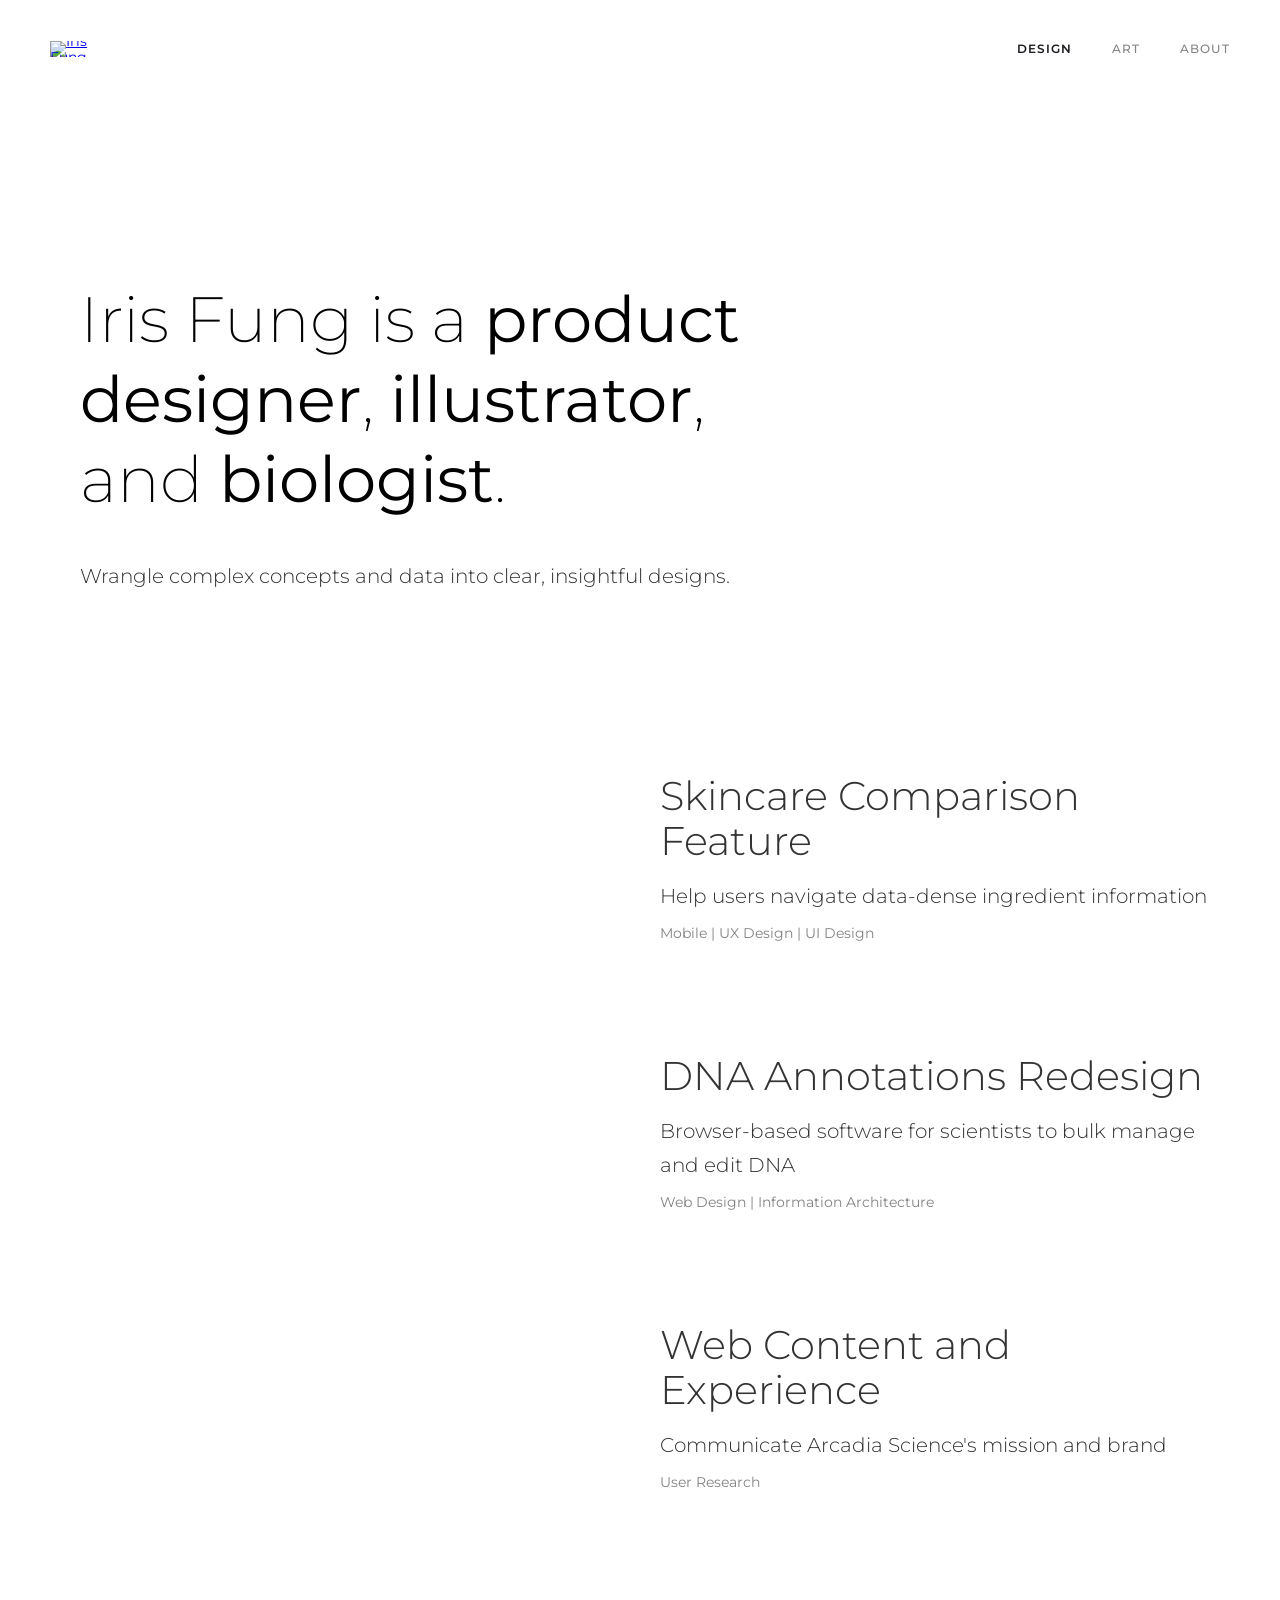
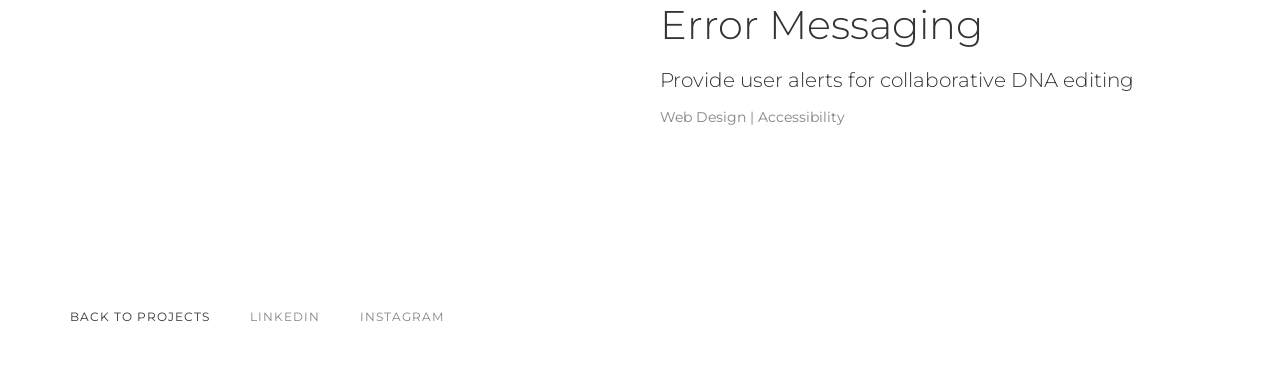
==== index.html @ a0a216eb "Add homepage and first case study (Skincare Comparison Feature) - index.html: homepage with fixed na" ====
<!DOCTYPE html>
<html lang="en">
<head>
  <meta charset="UTF-8">
  <meta name="viewport" content="width=device-width, initial-scale=1">
  <title>Iris Fung | Product Designer</title>
  <meta name="description" content="I am a curious and empathetic designer with a unique blend of scientific and storytelling background.">
  <meta property="og:title" content="Meet Iris Fung, Product Designer">
  <meta property="og:description" content="I am a curious and empathetic designer with a unique blend of scientific and storytelling background.">
  <meta property="og:image" content="https://cdn.prod.website-files.com/627ffb1a25b65e31d1f7992f/62be29d695c6f8f57f5f9c25_Homepage.png">
  <meta property="og:type" content="website">
  <meta name="twitter:card" content="summary_large_image">
  <meta name="twitter:title" content="Meet Iris Fung, Product Designer">
  <meta name="twitter:description" content="I am a curious and empathetic designer with a unique blend of scientific and storytelling background.">
  <meta name="twitter:image" content="https://cdn.prod.website-files.com/627ffb1a25b65e31d1f7992f/62be29d695c6f8f57f5f9c25_Homepage.png">
  <link rel="shortcut icon" href="https://cdn.prod.website-files.com/627ffb1a25b65e31d1f7992f/62a3d27bf525567cd4f887b6_Flavicon.png" type="image/x-icon">
  <link rel="apple-touch-icon" href="https://cdn.prod.website-files.com/627ffb1a25b65e31d1f7992f/629bb634c8442b1de7d14830_Webclip.jpg">
  <link rel="preconnect" href="https://fonts.googleapis.com">
  <link rel="preconnect" href="https://fonts.gstatic.com" crossorigin>
  <link href="https://fonts.googleapis.com/css2?family=Montserrat:wght@100;200;300;400;500;600;700;800;900&display=swap" rel="stylesheet">
  <link rel="stylesheet" href="styles.css">
</head>
<body>

  <!-- Navigation -->
  <nav class="nav">
    <div class="nav-inner">
      <a href="/" class="logo-link" aria-label="home">
        <img src="https://cdn.prod.website-files.com/627ffb1a25b65e31d1f7992f/628002057ec57943fa3e2681_irisfung%20avatar.jpg" width="45" alt="Iris Fung" class="logo-image">
      </a>
      <button class="menu-toggle" aria-label="Toggle menu" aria-expanded="false">
        <img src="https://cdn.prod.website-files.com/627ffb1a25b65e31d1f7992f/627ffb1a25b65e2dfaf79940_menu-icon.png" width="22" alt="" class="menu-icon">
      </button>
      <div class="nav-links">
        <a href="/" class="nav-item current">design</a>
        <a href="/work/art" class="nav-item">Art</a>
        <a href="/about" class="nav-item">About</a>
      </div>
    </div>
  </nav>

  <!-- Hero -->
  <div class="front-page-section">
    <div class="container">
      <div class="intro-wrap">
        <div class="grid-11">
          <div class="hero-text">
            <h1 class="heading-jumbo">Iris Fung is a <a href="#work-section" class="title-link">product designer</a>, <a href="/work/art" class="title-link">illustrator</a>, and <a href="https://scholar.google.com/citations?hl=en&amp;user=4lw7eE0AAAAJ" target="_blank" class="title-link">biologist</a>.</h1>
            <p class="name-text">Wrangle complex concepts and data into clear, insightful designs.</p>
          </div>
          <img src="https://cdn.prod.website-files.com/627ffb1a25b65e31d1f7992f/66ea1420a54140bedd713362_Evolution_animation.gif" loading="lazy" alt="" class="image-44">
        </div>
      </div>
    </div>
  </div>

  <!-- Work -->
  <section id="work-section" class="section">
    <div class="container">
      <div class="intro-wrap">
        <div class="grid-4">

          <!-- Project 1: Skincare Comparison -->
          <a href="/work/incidecoder" class="project-img-link">
            <img src="https://cdn.prod.website-files.com/627ffb1a25b65e31d1f7992f/67aa6187809cd22fef87a8c3_e9ca1a2b51c550738dfd24bda8a22537_cover%20photo.png" loading="lazy" alt="" class="image-54">
          </a>
          <div class="work-description">
            <a href="/work/incidecoder" class="project-name-link">Skincare Comparison Feature</a>
            <p class="paragraph-bigger">Help users navigate data-dense ingredient information</p>
            <p class="paragraph-light">Mobile | UX&nbsp;Design | UI&nbsp;Design</p>
          </div>

          <!-- Project 2: DNA Annotations -->
          <img src="https://cdn.prod.website-files.com/627ffb1a25b65e31d1f7992f/67aa8cada28913b7422d7d18_f853d6e43e320360b1c2cf9bc8de4dbb_Cover%20Image%20still.png" loading="lazy" alt="" class="image-55">
          <div class="work-description">
            <a href="/work/dna-annotations-redesign" class="project-name-link">DNA Annotations Redesign</a>
            <p class="paragraph-bigger">Browser-based software for scientists to bulk manage and edit DNA</p>
            <p class="paragraph-light">Web Design | Information Architecture</p>
          </div>

          <!-- Project 3: Website Experience -->
          <a href="/work/website-experience" class="project-img-link">
            <img src="https://cdn.prod.website-files.com/627ffb1a25b65e31d1f7992f/66da14241d53f4c4eb705ce9_Arcadia%20site%20mockup.png" loading="lazy" alt="" class="image-5">
          </a>
          <div class="work-description">
            <a href="/work/website-experience" class="project-name-link">Web Content and Experience</a>
            <p class="paragraph-bigger">Communicate Arcadia Science's mission and brand</p>
            <p class="paragraph-light">User Research</p>
          </div>

          <!-- Project 4: Error Messaging -->
          <a href="/work/dna-parts-messaging" class="project-img-link">
            <img src="https://cdn.prod.website-files.com/627ffb1a25b65e31d1f7992f/6704511100d95c5907971578_cover%20image%202.png" loading="lazy" alt="" class="image-5">
          </a>
          <div class="work-description">
            <a href="/work/dna-parts-messaging" class="project-name-link">Error Messaging</a>
            <p class="paragraph-bigger">Provide user alerts for collaborative DNA editing</p>
            <p class="paragraph-light">Web Design | Accessibility</p>
          </div>

        </div>
      </div>
    </div>
  </section>

  <!-- Footer -->
  <footer class="footer-wrap">
    <div class="footer-links">
      <a href="/" class="footer-item current">Back to Projects</a>
      <a href="https://www.linkedin.com/in/irisfung/" target="_blank" class="footer-item">LinkedIn</a>
      <a href="https://www.instagram.com/pewris/" target="_blank" class="footer-item">Instagram</a>
    </div>
  </footer>

  <script src="scripts.js" defer></script>
</body>
</html>
---- styles.css ----
/* ─── Reset & Base ────────────────────────────────────────── */
*, *::before, *::after { box-sizing: border-box; }

html { height: 100%; -webkit-text-size-adjust: 100%; }

body {
  margin: 0;
  min-height: 100%;
  color: #333;
  background: #fff;
  font-family: 'Montserrat', sans-serif;
  font-size: 14px;
  line-height: 20px;
}

img {
  display: inline-block;
  max-width: 100%;
  vertical-align: middle;
  border: 0;
}

a { background-color: transparent; }
a:hover, a:active { outline: 0; }

h1, h2, h3, p { margin: 0; }

/* ─── Navigation ──────────────────────────────────────────── */
.nav {
  position: fixed;
  top: 0;
  left: 0;
  width: 100%;
  background: #fff;
  padding: 30px 50px;
  display: flex;
  align-items: center;
  z-index: 100;
  transform: translateY(0);
  transition: transform 0.35s ease;
}

/* Scroll-hide state — toggled by scripts.js */
.nav.nav-hidden {
  transform: translateY(-100%);
}

.nav-inner {
  display: flex;
  align-items: center;
  justify-content: space-between;
  width: 100%;
}

.logo-link {
  display: block;
  line-height: 0;
  z-index: 1;
}
.logo-link:hover { opacity: 0.8; }
.logo-link:active { opacity: 0.7; }

.logo-image { display: block; }

.nav-links {
  display: flex;
  align-items: center;
  margin-right: -20px;
}

.nav-item {
  color: #333;
  opacity: 0.6;
  letter-spacing: 1px;
  text-transform: uppercase;
  font-size: 12px;
  font-weight: 500;
  line-height: 20px;
  padding: 9px 20px;
  text-decoration: none;
}
.nav-item:hover { opacity: 0.9; }
.nav-item:active { opacity: 0.8; }
.nav-item.current {
  opacity: 1;
  color: #1a1b1f;
  font-weight: 600;
}

.menu-toggle {
  display: none;
  background: none;
  border: none;
  padding: 0;
  cursor: pointer;
}

/* ─── Container ───────────────────────────────────────────── */
.container {
  width: 100%;
  max-width: 1140px;
  margin-left: auto;
  margin-right: auto;
}

/* ─── Hero ────────────────────────────────────────────────── */
.front-page-section {
  margin: 279px 0 40px;
  text-align: left;
}

.intro-wrap {
  margin-top: 100px;
  margin-bottom: 140px;
}

.grid-11 {
  display: grid;
  grid-template-columns: 1.5fr 1fr;
  grid-template-rows: auto;
  align-items: center;
  padding-left: 10px;
  padding-right: 10px;
}

.heading-jumbo {
  color: #000;
  text-align: left;
  font-size: 64px;
  font-weight: 200;
  line-height: 80px;
  margin-top: auto;
  margin-bottom: 10px;
  text-transform: none;
}

.title-link {
  color: inherit;
  font-weight: 400;
  text-decoration: none;
  display: inline;
}
.title-link:hover {
  text-decoration: underline;
  text-decoration-color: #fe0005;
}

.name-text {
  text-align: left;
  font-size: 20px;
  font-weight: 300;
  line-height: 34px;
  padding-top: 30px;
}

.image-44 {
  display: block;
  height: auto;
  margin: auto;
}

/* ─── Work Section ────────────────────────────────────────── */
.section {
  margin: 82px 0 40px;
  text-align: left;
  background: transparent;
}

.grid-4 {
  display: grid;
  grid-template-columns: 1fr 1fr;
  column-gap: 39px;
  row-gap: 70px;
  align-items: start;
}

.project-img-link {
  display: block;
  max-width: 100%;
}
.project-img-link:hover { opacity: 0.8; }
.project-img-link:active { opacity: 0.7; }

.image-54,
.image-55,
.image-5 {
  display: block;
  max-width: 100%;
  margin-left: auto;
  margin-right: auto;
}

.work-description {
  display: flex;
  flex-direction: column;
  justify-content: center;
  align-items: flex-start;
  width: 100%;
  padding-top: 40px;
  align-self: start;
}

.project-name-link {
  display: block;
  color: #333;
  text-align: left;
  font-size: 40px;
  font-weight: 300;
  line-height: 45px;
  margin-bottom: 16px;
  text-decoration: none;
}
.project-name-link:hover { opacity: 0.8; }
.project-name-link:active { opacity: 0.7; }

.paragraph-bigger {
  font-size: 20px;
  font-weight: 300;
  line-height: 34px;
  margin-bottom: 10px;
}

.paragraph-light {
  opacity: 0.6;
  text-align: left;
  margin: 0;
}

/* ─── Footer ──────────────────────────────────────────────── */
.footer-wrap {
  display: flex;
  justify-content: space-between;
  align-items: center;
  padding: 40px 50px;
}

.footer-links {
  display: flex;
  align-items: center;
  margin-right: -20px;
}

.footer-item {
  color: #333;
  opacity: 0.6;
  letter-spacing: 1px;
  text-transform: uppercase;
  font-size: 12px;
  line-height: 20px;
  text-decoration: none;
  margin-left: 20px;
  margin-right: 20px;
}
.footer-item:hover { opacity: 0.9; }
.footer-item:active { opacity: 0.8; }
.footer-item.current { opacity: 1; }

/* ─── Tablet (≤991px) ─────────────────────────────────────── */
@media screen and (max-width: 991px) {
  .nav { padding: 25px 30px; }

  .menu-toggle { display: block; }

  .nav-links {
    display: none;
    position: absolute;
    top: 100%;
    left: 0;
    width: 100%;
    flex-direction: column;
    background: #fff;
    margin-right: 0;
  }
  .nav-links.open { display: flex; }

  .nav-item {
    text-align: center;
    padding: 15px 30px;
    width: 100%;
    transition: background-color 0.4s, opacity 0.4s;
  }
  .nav-item:hover { background-color: #f7f8f9; }
  .nav-item:active { background-color: #eef0f3; }

  .heading-jumbo {
    font-size: 56px;
    line-height: 70px;
  }
}

/* ─── Mobile (≤767px) ─────────────────────────────────────── */
@media screen and (max-width: 767px) {
  .nav { padding: 20px 30px; }

  .heading-jumbo {
    font-size: 50px;
    line-height: 64px;
  }

  .paragraph-bigger {
    font-size: 16px;
    line-height: 28px;
  }

  .section {
    margin-left: 15px;
    margin-right: 15px;
  }

  .front-page-section {
    margin-left: 15px;
    margin-right: 15px;
  }

  .project-name-link {
    font-size: 16px;
    line-height: 28px;
  }

  .footer-wrap {
    flex-direction: column;
    text-align: center;
  }
  .footer-links {
    flex-direction: column;
  }
  .footer-item {
    margin-top: 10px;
    margin-bottom: 10px;
    margin-left: 0;
  }
}

/* ─── Small mobile (≤479px) ──────────────────────────────── */
@media screen and (max-width: 479px) {
  .heading-jumbo {
    font-size: 36px;
    line-height: 48px;
    margin-left: auto;
    margin-right: auto;
  }

  .grid-11 {
    grid-template-columns: 1fr;
  }

  .image-44 {
    display: none;
  }

  .grid-4 {
    grid-template-columns: 1fr;
    row-gap: 10px;
  }

  .work-description {
    padding-top: 0;
  }

  .project-name-link {
    font-size: 26px;
    line-height: 36px;
  }
}
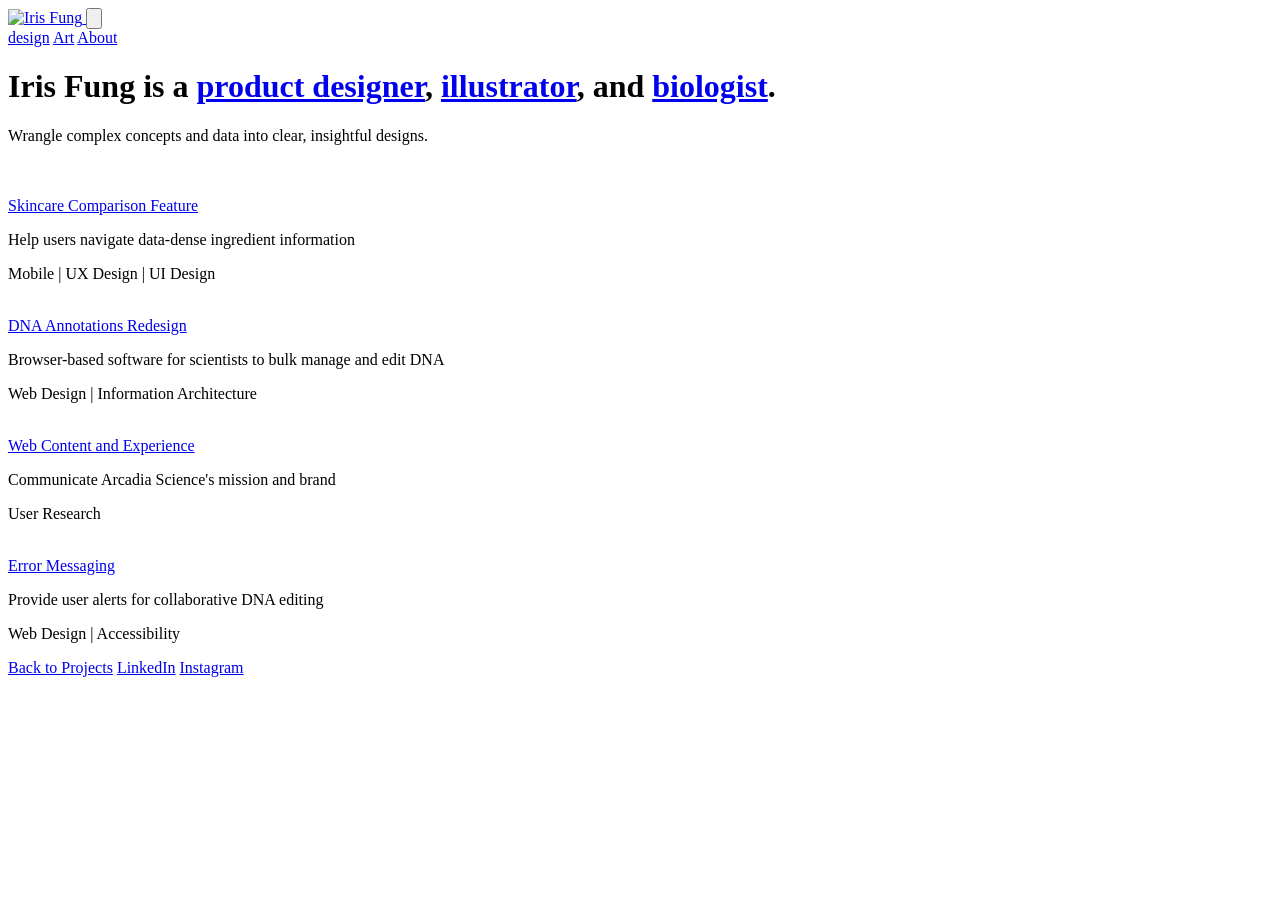
==== commit abf98a41: "Add base href for GitHub Pages subdirectory hosting Sets <base href="/portfolio/"> and converts all " ====
--- a/index.html
+++ b/index.html
@@ -18,6 +18,7 @@
   <link rel="preconnect" href="https://fonts.googleapis.com">
   <link rel="preconnect" href="https://fonts.gstatic.com" crossorigin>
   <link href="https://fonts.googleapis.com/css2?family=Montserrat:wght@100;200;300;400;500;600;700;800;900&display=swap" rel="stylesheet">
+  <base href="/portfolio/">
   <link rel="stylesheet" href="styles.css">
 </head>
 <body>
@@ -25,16 +26,16 @@
   <!-- Navigation -->
   <nav class="nav">
     <div class="nav-inner">
-      <a href="/" class="logo-link" aria-label="home">
+      <a href="./" class="logo-link" aria-label="home">
         <img src="https://cdn.prod.website-files.com/627ffb1a25b65e31d1f7992f/628002057ec57943fa3e2681_irisfung%20avatar.jpg" width="45" alt="Iris Fung" class="logo-image">
       </a>
       <button class="menu-toggle" aria-label="Toggle menu" aria-expanded="false">
         <img src="https://cdn.prod.website-files.com/627ffb1a25b65e31d1f7992f/627ffb1a25b65e2dfaf79940_menu-icon.png" width="22" alt="" class="menu-icon">
       </button>
       <div class="nav-links">
-        <a href="/" class="nav-item current">design</a>
-        <a href="/work/art" class="nav-item">Art</a>
-        <a href="/about" class="nav-item">About</a>
+        <a href="./" class="nav-item current">design</a>
+        <a href="work/art/" class="nav-item">Art</a>
+        <a href="about/" class="nav-item">About</a>
       </div>
     </div>
   </nav>
@@ -45,7 +46,7 @@
       <div class="intro-wrap">
         <div class="grid-11">
           <div class="hero-text">
-            <h1 class="heading-jumbo">Iris Fung is a <a href="#work-section" class="title-link">product designer</a>, <a href="/work/art" class="title-link">illustrator</a>, and <a href="https://scholar.google.com/citations?hl=en&amp;user=4lw7eE0AAAAJ" target="_blank" class="title-link">biologist</a>.</h1>
+            <h1 class="heading-jumbo">Iris Fung is a <a href="#work-section" class="title-link">product designer</a>, <a href="work/art/" class="title-link">illustrator</a>, and <a href="https://scholar.google.com/citations?hl=en&amp;user=4lw7eE0AAAAJ" target="_blank" class="title-link">biologist</a>.</h1>
             <p class="name-text">Wrangle complex concepts and data into clear, insightful designs.</p>
           </div>
           <img src="https://cdn.prod.website-files.com/627ffb1a25b65e31d1f7992f/66ea1420a54140bedd713362_Evolution_animation.gif" loading="lazy" alt="" class="image-44">
@@ -61,11 +62,11 @@
         <div class="grid-4">
 
           <!-- Project 1: Skincare Comparison -->
-          <a href="/work/incidecoder" class="project-img-link">
+          <a href="work/incidecoder/" class="project-img-link">
             <img src="https://cdn.prod.website-files.com/627ffb1a25b65e31d1f7992f/67aa6187809cd22fef87a8c3_e9ca1a2b51c550738dfd24bda8a22537_cover%20photo.png" loading="lazy" alt="" class="image-54">
           </a>
           <div class="work-description">
-            <a href="/work/incidecoder" class="project-name-link">Skincare Comparison Feature</a>
+            <a href="work/incidecoder/" class="project-name-link">Skincare Comparison Feature</a>
             <p class="paragraph-bigger">Help users navigate data-dense ingredient information</p>
             <p class="paragraph-light">Mobile | UX&nbsp;Design | UI&nbsp;Design</p>
           </div>
@@ -73,27 +74,27 @@
           <!-- Project 2: DNA Annotations -->
           <img src="https://cdn.prod.website-files.com/627ffb1a25b65e31d1f7992f/67aa8cada28913b7422d7d18_f853d6e43e320360b1c2cf9bc8de4dbb_Cover%20Image%20still.png" loading="lazy" alt="" class="image-55">
           <div class="work-description">
-            <a href="/work/dna-annotations-redesign" class="project-name-link">DNA Annotations Redesign</a>
+            <a href="work/dna-annotations-redesign/" class="project-name-link">DNA Annotations Redesign</a>
             <p class="paragraph-bigger">Browser-based software for scientists to bulk manage and edit DNA</p>
             <p class="paragraph-light">Web Design | Information Architecture</p>
           </div>
 
           <!-- Project 3: Website Experience -->
-          <a href="/work/website-experience" class="project-img-link">
+          <a href="work/website-experience/" class="project-img-link">
             <img src="https://cdn.prod.website-files.com/627ffb1a25b65e31d1f7992f/66da14241d53f4c4eb705ce9_Arcadia%20site%20mockup.png" loading="lazy" alt="" class="image-5">
           </a>
           <div class="work-description">
-            <a href="/work/website-experience" class="project-name-link">Web Content and Experience</a>
+            <a href="work/website-experience/" class="project-name-link">Web Content and Experience</a>
             <p class="paragraph-bigger">Communicate Arcadia Science's mission and brand</p>
             <p class="paragraph-light">User Research</p>
           </div>
 
           <!-- Project 4: Error Messaging -->
-          <a href="/work/dna-parts-messaging" class="project-img-link">
+          <a href="work/dna-parts-messaging/" class="project-img-link">
             <img src="https://cdn.prod.website-files.com/627ffb1a25b65e31d1f7992f/6704511100d95c5907971578_cover%20image%202.png" loading="lazy" alt="" class="image-5">
           </a>
           <div class="work-description">
-            <a href="/work/dna-parts-messaging" class="project-name-link">Error Messaging</a>
+            <a href="work/dna-parts-messaging/" class="project-name-link">Error Messaging</a>
             <p class="paragraph-bigger">Provide user alerts for collaborative DNA editing</p>
             <p class="paragraph-light">Web Design | Accessibility</p>
           </div>
@@ -106,7 +107,7 @@
   <!-- Footer -->
   <footer class="footer-wrap">
     <div class="footer-links">
-      <a href="/" class="footer-item current">Back to Projects</a>
+      <a href="./" class="footer-item current">Back to Projects</a>
       <a href="https://www.linkedin.com/in/irisfung/" target="_blank" class="footer-item">LinkedIn</a>
       <a href="https://www.instagram.com/pewris/" target="_blank" class="footer-item">Instagram</a>
     </div>
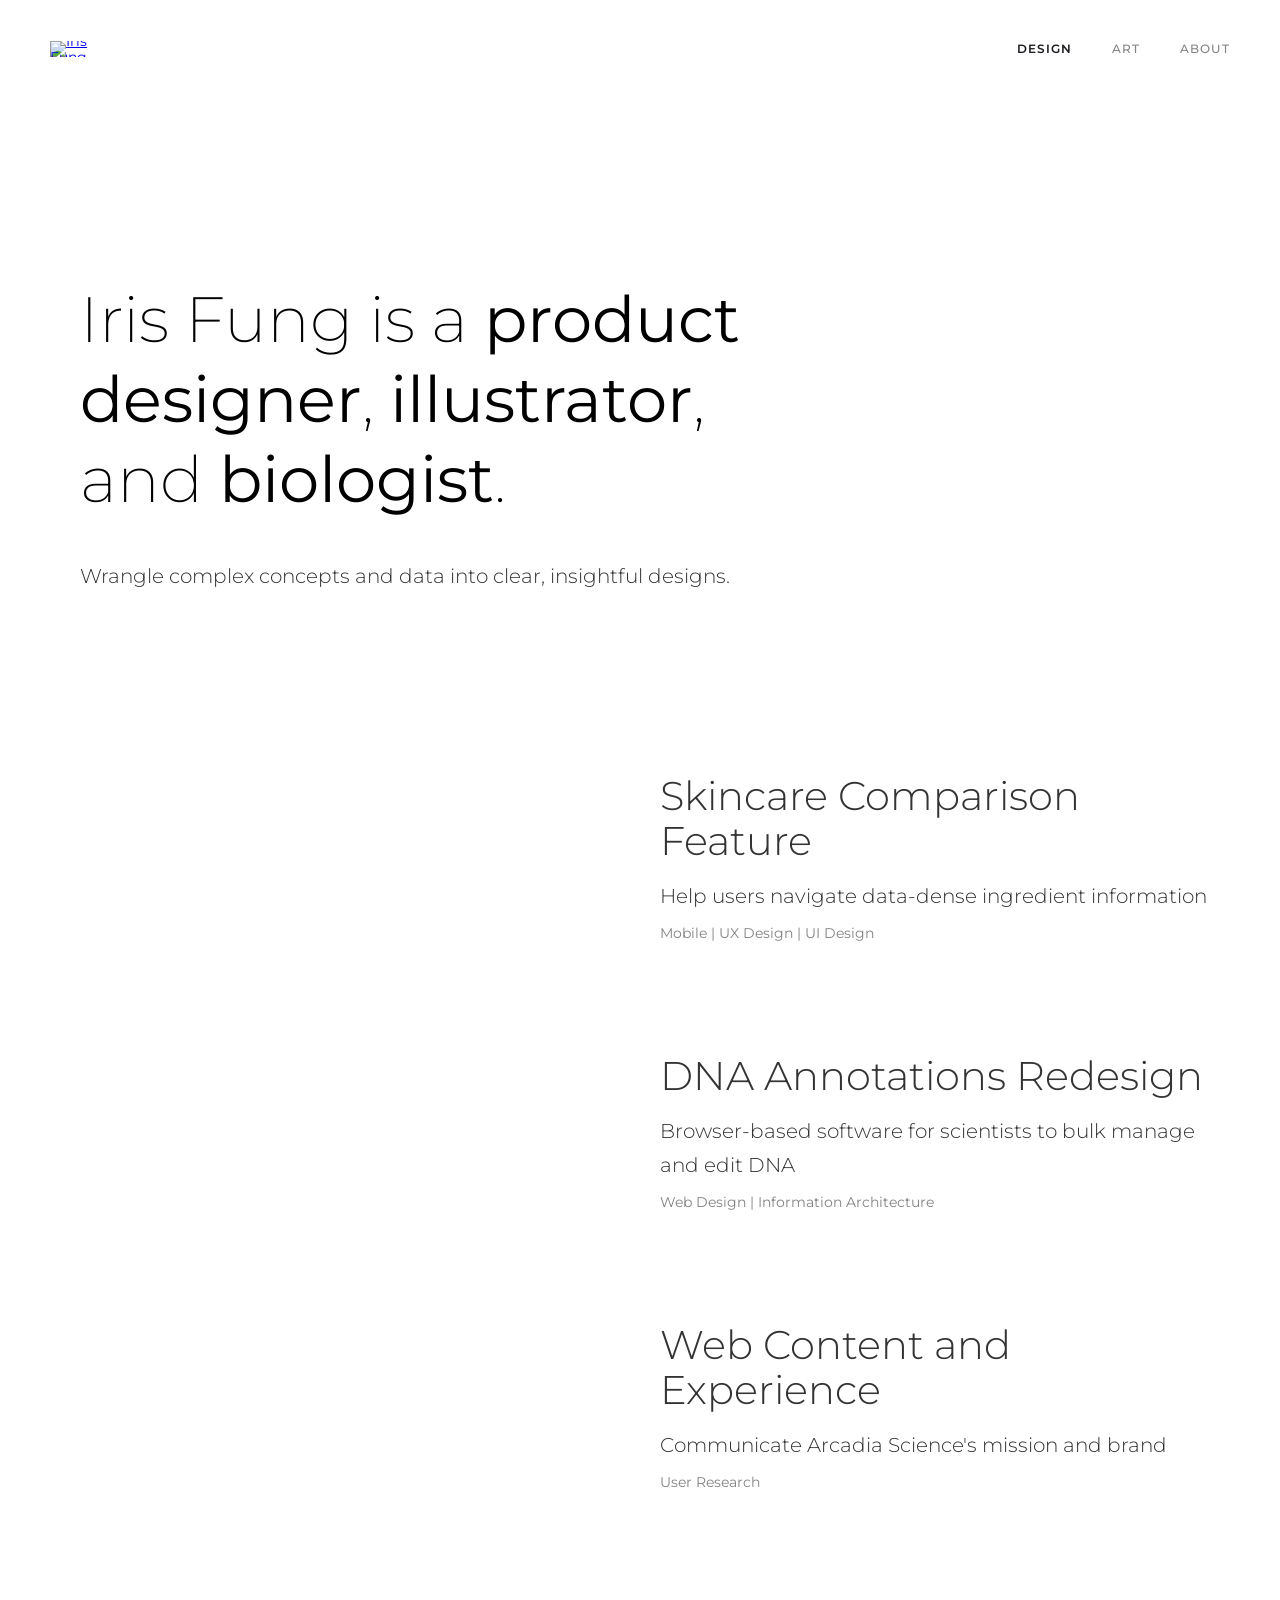
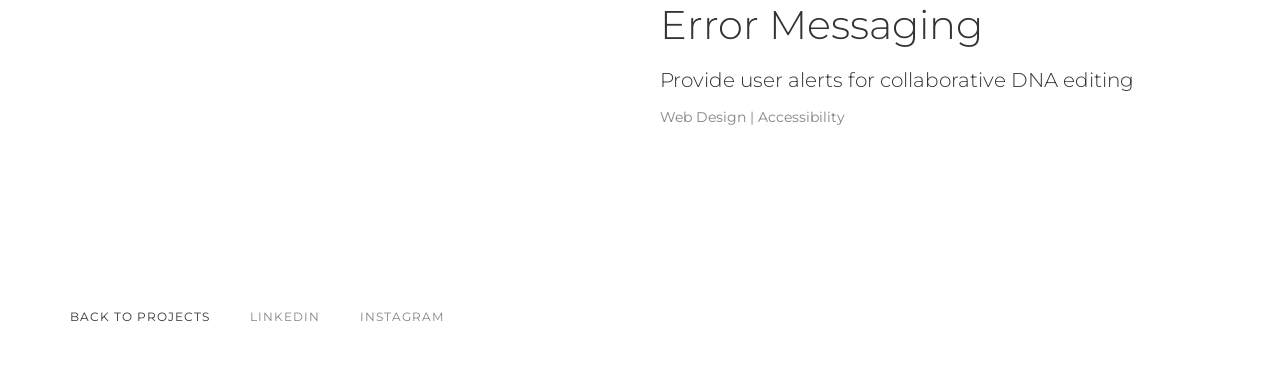
==== commit 90228949: "Switch to irisfung.github.io — remove base tag, restore clean links No more /portfolio/ subdirectory" ====
--- a/index.html
+++ b/index.html
@@ -18,7 +18,7 @@
   <link rel="preconnect" href="https://fonts.googleapis.com">
   <link rel="preconnect" href="https://fonts.gstatic.com" crossorigin>
   <link href="https://fonts.googleapis.com/css2?family=Montserrat:wght@100;200;300;400;500;600;700;800;900&display=swap" rel="stylesheet">
-  <base href="/portfolio/">
+
   <link rel="stylesheet" href="styles.css">
 </head>
 <body>
@@ -26,16 +26,16 @@
   <!-- Navigation -->
   <nav class="nav">
     <div class="nav-inner">
-      <a href="./" class="logo-link" aria-label="home">
+      <a href="/" class="logo-link" aria-label="home">
         <img src="https://cdn.prod.website-files.com/627ffb1a25b65e31d1f7992f/628002057ec57943fa3e2681_irisfung%20avatar.jpg" width="45" alt="Iris Fung" class="logo-image">
       </a>
       <button class="menu-toggle" aria-label="Toggle menu" aria-expanded="false">
         <img src="https://cdn.prod.website-files.com/627ffb1a25b65e31d1f7992f/627ffb1a25b65e2dfaf79940_menu-icon.png" width="22" alt="" class="menu-icon">
       </button>
       <div class="nav-links">
-        <a href="./" class="nav-item current">design</a>
-        <a href="work/art/" class="nav-item">Art</a>
-        <a href="about/" class="nav-item">About</a>
+        <a href="/" class="nav-item current">design</a>
+        <a href="/work/art/" class="nav-item">Art</a>
+        <a href="/about/" class="nav-item">About</a>
       </div>
     </div>
   </nav>
@@ -46,7 +46,7 @@
       <div class="intro-wrap">
         <div class="grid-11">
           <div class="hero-text">
-            <h1 class="heading-jumbo">Iris Fung is a <a href="#work-section" class="title-link">product designer</a>, <a href="work/art/" class="title-link">illustrator</a>, and <a href="https://scholar.google.com/citations?hl=en&amp;user=4lw7eE0AAAAJ" target="_blank" class="title-link">biologist</a>.</h1>
+            <h1 class="heading-jumbo">Iris Fung is a <a href="#work-section" class="title-link">product designer</a>, <a href="/work/art/" class="title-link">illustrator</a>, and <a href="https://scholar.google.com/citations?hl=en&amp;user=4lw7eE0AAAAJ" target="_blank" class="title-link">biologist</a>.</h1>
             <p class="name-text">Wrangle complex concepts and data into clear, insightful designs.</p>
           </div>
           <img src="https://cdn.prod.website-files.com/627ffb1a25b65e31d1f7992f/66ea1420a54140bedd713362_Evolution_animation.gif" loading="lazy" alt="" class="image-44">
@@ -62,11 +62,11 @@
         <div class="grid-4">
 
           <!-- Project 1: Skincare Comparison -->
-          <a href="work/incidecoder/" class="project-img-link">
+          <a href="/work/incidecoder/" class="project-img-link">
             <img src="https://cdn.prod.website-files.com/627ffb1a25b65e31d1f7992f/67aa6187809cd22fef87a8c3_e9ca1a2b51c550738dfd24bda8a22537_cover%20photo.png" loading="lazy" alt="" class="image-54">
           </a>
           <div class="work-description">
-            <a href="work/incidecoder/" class="project-name-link">Skincare Comparison Feature</a>
+            <a href="/work/incidecoder/" class="project-name-link">Skincare Comparison Feature</a>
             <p class="paragraph-bigger">Help users navigate data-dense ingredient information</p>
             <p class="paragraph-light">Mobile | UX&nbsp;Design | UI&nbsp;Design</p>
           </div>
@@ -74,27 +74,27 @@
           <!-- Project 2: DNA Annotations -->
           <img src="https://cdn.prod.website-files.com/627ffb1a25b65e31d1f7992f/67aa8cada28913b7422d7d18_f853d6e43e320360b1c2cf9bc8de4dbb_Cover%20Image%20still.png" loading="lazy" alt="" class="image-55">
           <div class="work-description">
-            <a href="work/dna-annotations-redesign/" class="project-name-link">DNA Annotations Redesign</a>
+            <a href="/work/dna-annotations-redesign/" class="project-name-link">DNA Annotations Redesign</a>
             <p class="paragraph-bigger">Browser-based software for scientists to bulk manage and edit DNA</p>
             <p class="paragraph-light">Web Design | Information Architecture</p>
           </div>
 
           <!-- Project 3: Website Experience -->
-          <a href="work/website-experience/" class="project-img-link">
+          <a href="/work/website-experience/" class="project-img-link">
             <img src="https://cdn.prod.website-files.com/627ffb1a25b65e31d1f7992f/66da14241d53f4c4eb705ce9_Arcadia%20site%20mockup.png" loading="lazy" alt="" class="image-5">
           </a>
           <div class="work-description">
-            <a href="work/website-experience/" class="project-name-link">Web Content and Experience</a>
+            <a href="/work/website-experience/" class="project-name-link">Web Content and Experience</a>
             <p class="paragraph-bigger">Communicate Arcadia Science's mission and brand</p>
             <p class="paragraph-light">User Research</p>
           </div>
 
           <!-- Project 4: Error Messaging -->
-          <a href="work/dna-parts-messaging/" class="project-img-link">
+          <a href="/work/dna-parts-messaging/" class="project-img-link">
             <img src="https://cdn.prod.website-files.com/627ffb1a25b65e31d1f7992f/6704511100d95c5907971578_cover%20image%202.png" loading="lazy" alt="" class="image-5">
           </a>
           <div class="work-description">
-            <a href="work/dna-parts-messaging/" class="project-name-link">Error Messaging</a>
+            <a href="/work/dna-parts-messaging/" class="project-name-link">Error Messaging</a>
             <p class="paragraph-bigger">Provide user alerts for collaborative DNA editing</p>
             <p class="paragraph-light">Web Design | Accessibility</p>
           </div>
@@ -107,7 +107,7 @@
   <!-- Footer -->
   <footer class="footer-wrap">
     <div class="footer-links">
-      <a href="./" class="footer-item current">Back to Projects</a>
+      <a href="/" class="footer-item current">Back to Projects</a>
       <a href="https://www.linkedin.com/in/irisfung/" target="_blank" class="footer-item">LinkedIn</a>
       <a href="https://www.instagram.com/pewris/" target="_blank" class="footer-item">Instagram</a>
     </div>
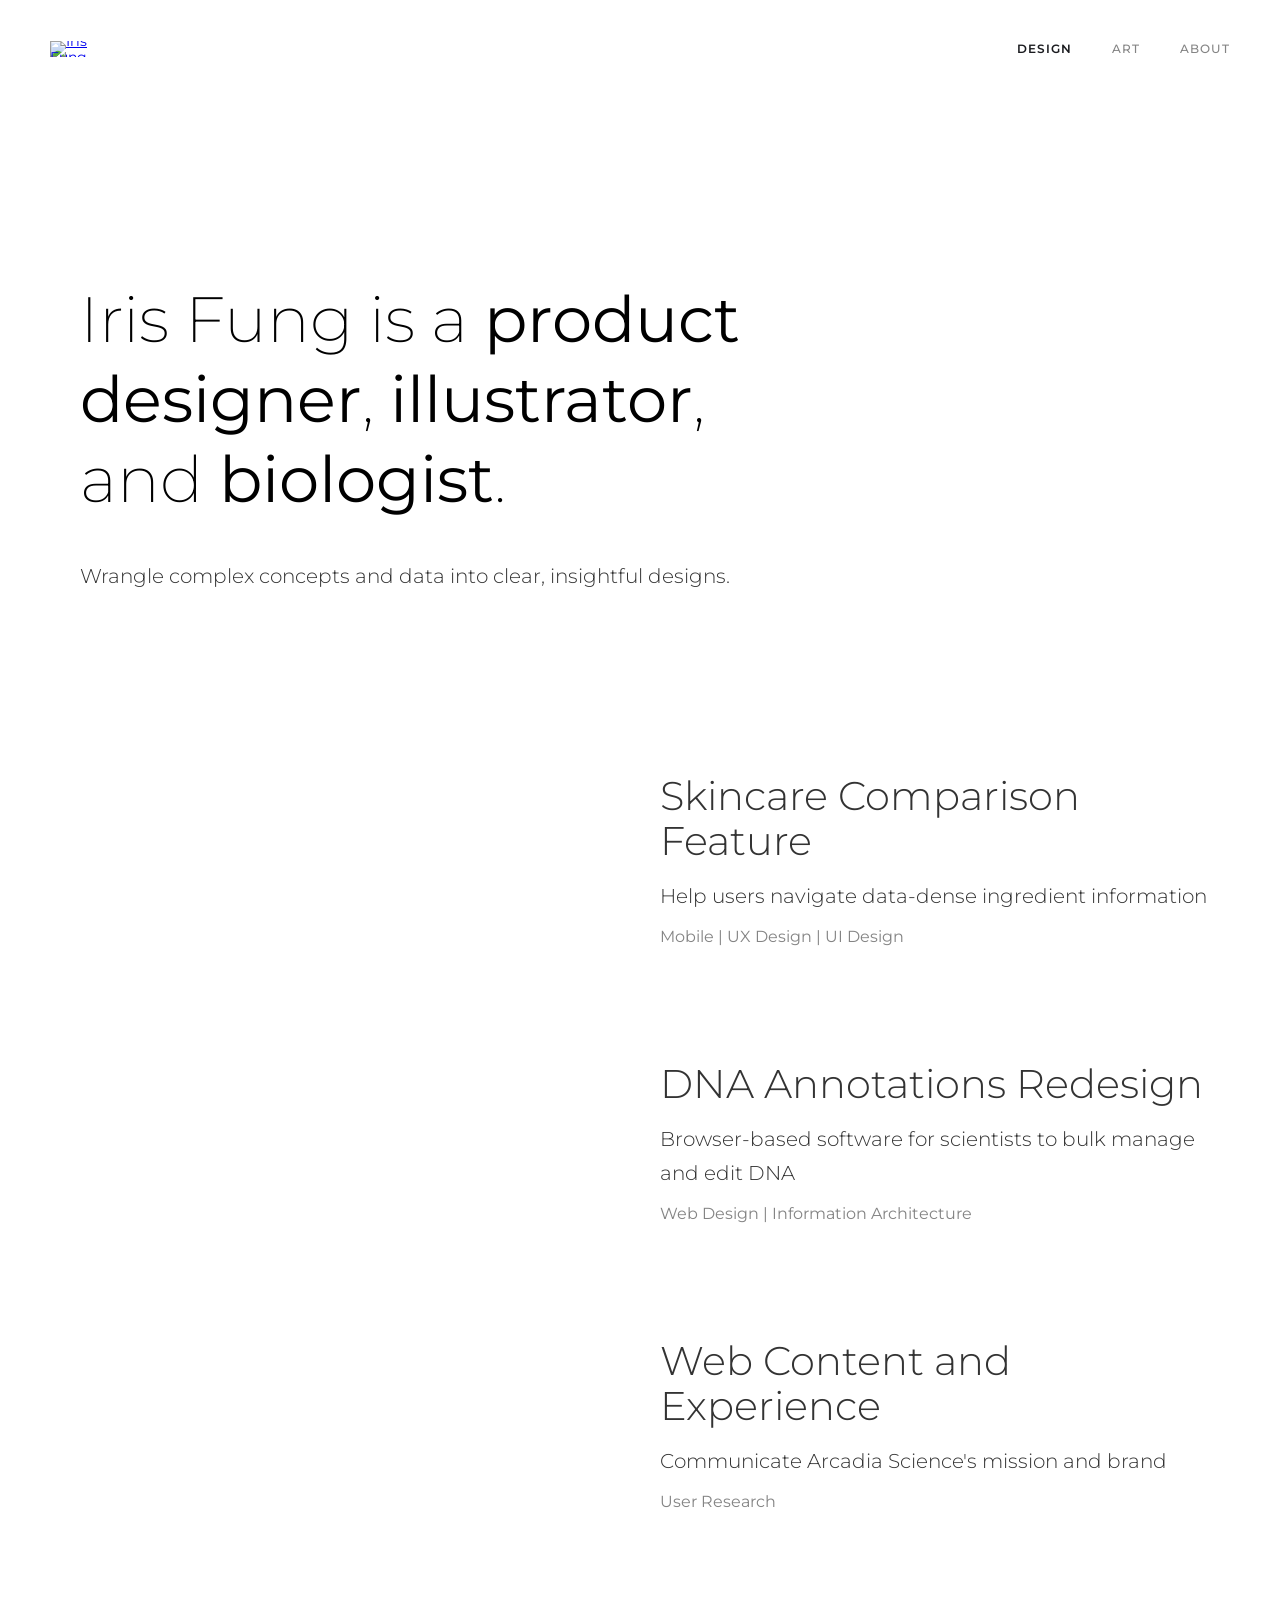
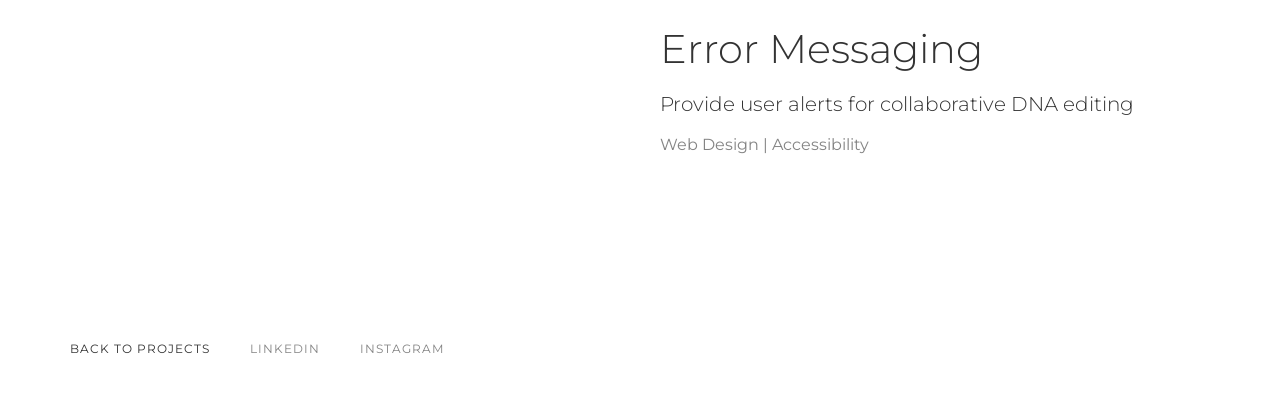
==== commit 65174838: "Add DNA Annotations Redesign case study with image lightbox - New page: work/dna-annotations-redesig" ====
--- a/index.html
+++ b/index.html
@@ -72,7 +72,9 @@
           </div>
 
           <!-- Project 2: DNA Annotations -->
-          <img src="https://cdn.prod.website-files.com/627ffb1a25b65e31d1f7992f/67aa8cada28913b7422d7d18_f853d6e43e320360b1c2cf9bc8de4dbb_Cover%20Image%20still.png" loading="lazy" alt="" class="image-55">
+          <a href="/work/dna-annotations-redesign/" class="project-img-link">
+            <img src="https://cdn.prod.website-files.com/627ffb1a25b65e31d1f7992f/67aa8cada28913b7422d7d18_f853d6e43e320360b1c2cf9bc8de4dbb_Cover%20Image%20still.png" loading="lazy" alt="" class="image-55">
+          </a>
           <div class="work-description">
             <a href="/work/dna-annotations-redesign/" class="project-name-link">DNA Annotations Redesign</a>
             <p class="paragraph-bigger">Browser-based software for scientists to bulk manage and edit DNA</p>
--- a/styles.css
+++ b/styles.css
@@ -224,6 +224,8 @@
   opacity: 0.6;
   text-align: left;
   margin: 0;
+  font-size: 16px;
+  line-height: 1.75;
 }
 
 /* ─── Footer ──────────────────────────────────────────────── */
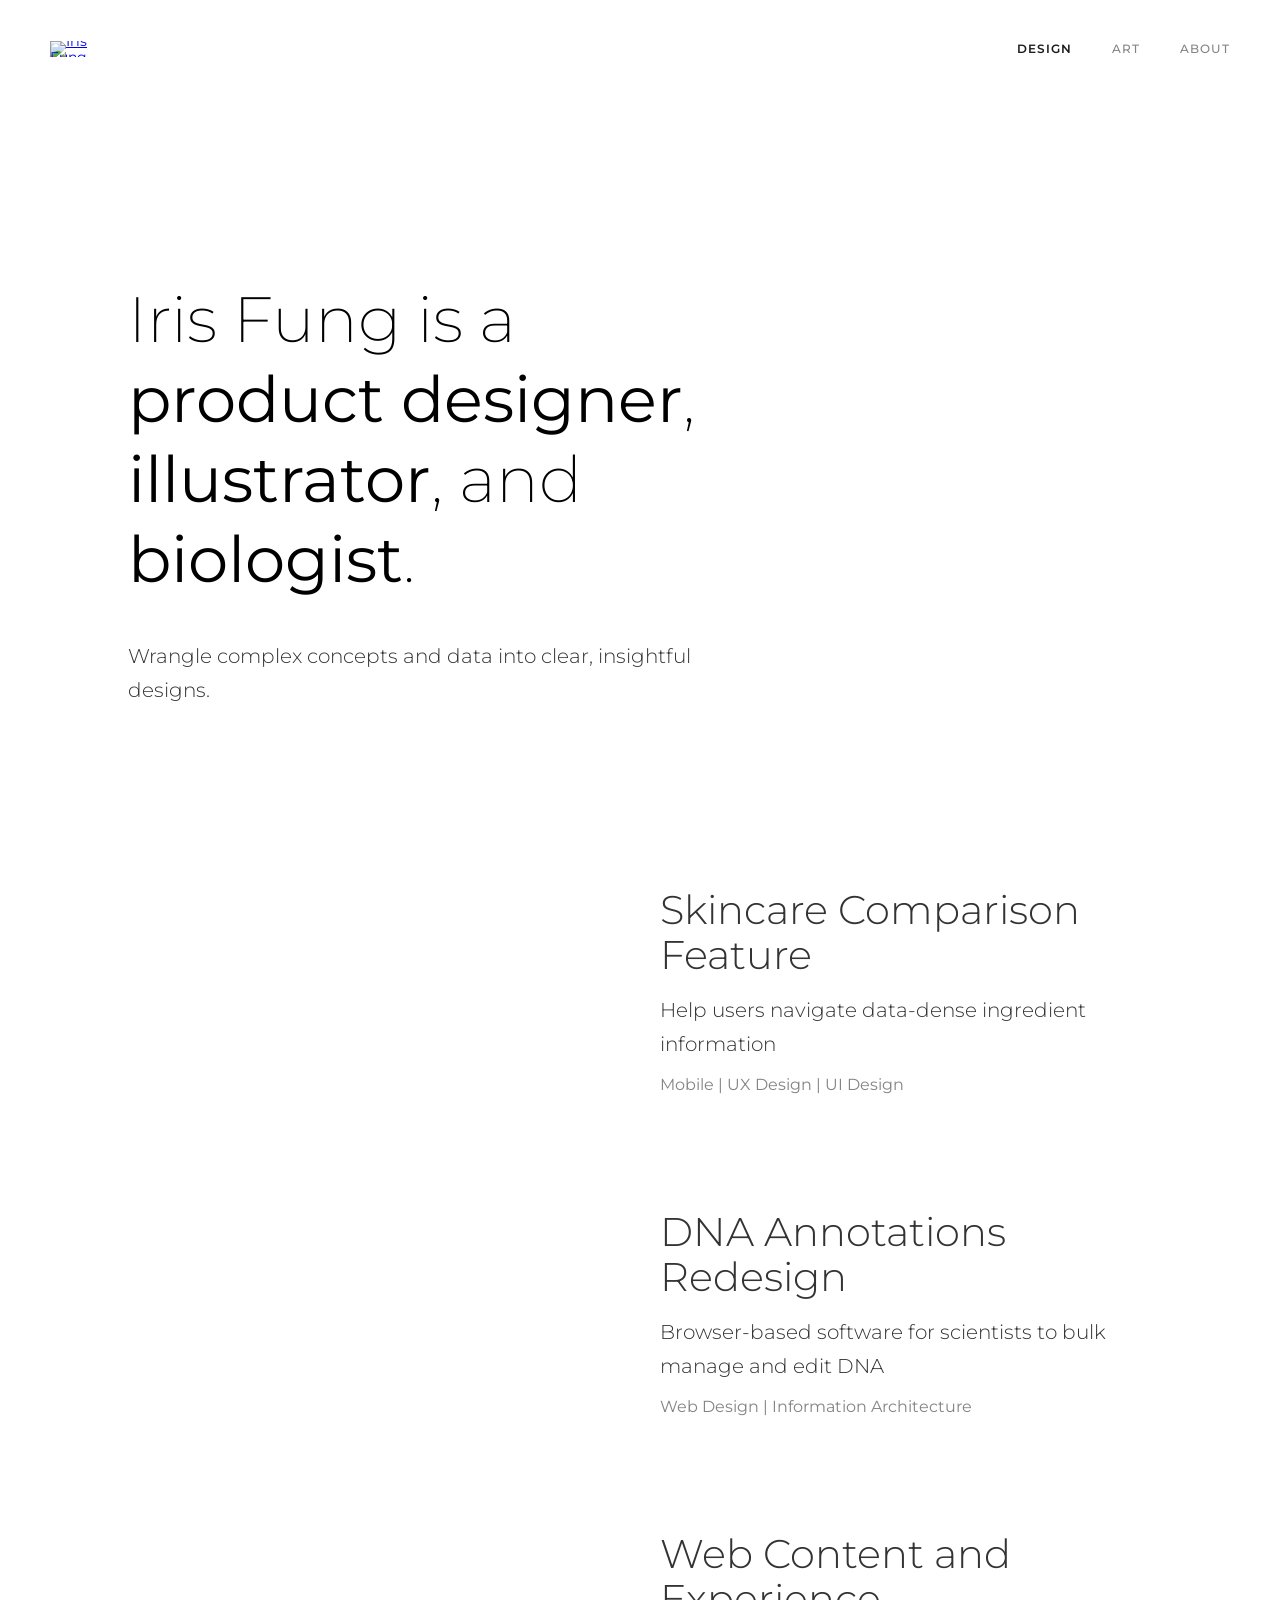
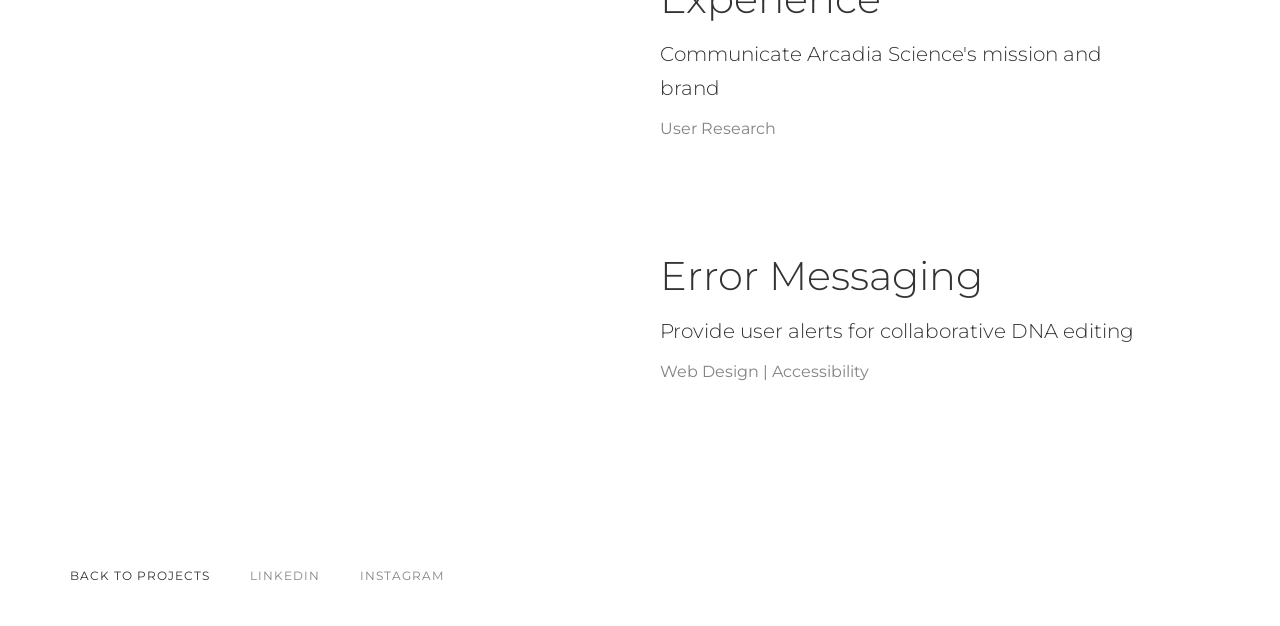
==== commit 230b921f: "Update homepage images, avatar, and favicon to Cloudinary across all pages Co-Authored-By: Claude So" ====
--- a/index.html
+++ b/index.html
@@ -13,7 +13,7 @@
   <meta name="twitter:title" content="Meet Iris Fung, Product Designer">
   <meta name="twitter:description" content="I am a curious and empathetic designer with a unique blend of scientific and storytelling background.">
   <meta name="twitter:image" content="https://cdn.prod.website-files.com/627ffb1a25b65e31d1f7992f/62be29d695c6f8f57f5f9c25_Homepage.png">
-  <link rel="shortcut icon" href="https://cdn.prod.website-files.com/627ffb1a25b65e31d1f7992f/62a3d27bf525567cd4f887b6_Flavicon.png" type="image/x-icon">
+  <link rel="shortcut icon" href="https://res.cloudinary.com/dlfdkyeum/image/upload/v1780421666/Favicon_s8hmbk.png" type="image/x-icon">
   <link rel="apple-touch-icon" href="https://cdn.prod.website-files.com/627ffb1a25b65e31d1f7992f/629bb634c8442b1de7d14830_Webclip.jpg">
   <link rel="preconnect" href="https://fonts.googleapis.com">
   <link rel="preconnect" href="https://fonts.gstatic.com" crossorigin>
@@ -27,7 +27,7 @@
   <nav class="nav">
     <div class="nav-inner">
       <a href="/" class="logo-link" aria-label="home">
-        <img src="https://cdn.prod.website-files.com/627ffb1a25b65e31d1f7992f/628002057ec57943fa3e2681_irisfung%20avatar.jpg" width="45" alt="Iris Fung" class="logo-image">
+        <img src="https://res.cloudinary.com/dlfdkyeum/image/upload/v1780420574/irisfung_avatar_pkt4ge.jpg" width="45" alt="Iris Fung" class="logo-image">
       </a>
       <button class="menu-toggle" aria-label="Toggle menu" aria-expanded="false">
         <img src="https://cdn.prod.website-files.com/627ffb1a25b65e31d1f7992f/627ffb1a25b65e2dfaf79940_menu-icon.png" width="22" alt="" class="menu-icon">
@@ -49,7 +49,7 @@
             <h1 class="heading-jumbo">Iris Fung is a <a href="#work-section" class="title-link">product designer</a>, <a href="/work/art/" class="title-link">illustrator</a>, and <a href="https://scholar.google.com/citations?hl=en&amp;user=4lw7eE0AAAAJ" target="_blank" class="title-link">biologist</a>.</h1>
             <p class="name-text">Wrangle complex concepts and data into clear, insightful designs.</p>
           </div>
-          <img src="https://cdn.prod.website-files.com/627ffb1a25b65e31d1f7992f/66ea1420a54140bedd713362_Evolution_animation.gif" loading="lazy" alt="" class="image-44">
+          <img src="https://res.cloudinary.com/dlfdkyeum/image/upload/v1780420624/Evolution_animation_d0hpqu.gif" loading="lazy" alt="" class="image-44">
         </div>
       </div>
     </div>
@@ -63,7 +63,7 @@
 
           <!-- Project 1: Skincare Comparison -->
           <a href="/work/incidecoder/" class="project-img-link">
-            <img src="https://cdn.prod.website-files.com/627ffb1a25b65e31d1f7992f/67aa6187809cd22fef87a8c3_e9ca1a2b51c550738dfd24bda8a22537_cover%20photo.png" loading="lazy" alt="" class="image-54">
+            <img src="https://res.cloudinary.com/dlfdkyeum/image/upload/v1780420658/INCIDEcode_cover_photo_jsuz6e.png" loading="lazy" alt="" class="image-54">
           </a>
           <div class="work-description">
             <a href="/work/incidecoder/" class="project-name-link">Skincare Comparison Feature</a>
@@ -73,7 +73,7 @@
 
           <!-- Project 2: DNA Annotations -->
           <a href="/work/dna-annotations-redesign/" class="project-img-link">
-            <img src="https://cdn.prod.website-files.com/627ffb1a25b65e31d1f7992f/67aa8cada28913b7422d7d18_f853d6e43e320360b1c2cf9bc8de4dbb_Cover%20Image%20still.png" loading="lazy" alt="" class="image-55">
+            <img src="https://res.cloudinary.com/dlfdkyeum/image/upload/v1780420644/Cover_Image_still_qy1def.png" loading="lazy" alt="" class="image-55">
           </a>
           <div class="work-description">
             <a href="/work/dna-annotations-redesign/" class="project-name-link">DNA Annotations Redesign</a>
@@ -93,7 +93,7 @@
 
           <!-- Project 4: Error Messaging -->
           <a href="/work/dna-parts-messaging/" class="project-img-link">
-            <img src="https://cdn.prod.website-files.com/627ffb1a25b65e31d1f7992f/6704511100d95c5907971578_cover%20image%202.png" loading="lazy" alt="" class="image-5">
+            <img src="https://res.cloudinary.com/dlfdkyeum/image/upload/v1780420681/error_messaging_cover_image_2_vuhnpx.png" loading="lazy" alt="" class="image-5">
           </a>
           <div class="work-description">
             <a href="/work/dna-parts-messaging/" class="project-name-link">Error Messaging</a>
--- a/styles.css
+++ b/styles.css
@@ -101,6 +101,8 @@
   max-width: 1140px;
   margin-left: auto;
   margin-right: auto;
+  padding-left: 48px;
+  padding-right: 48px;
 }
 
 /* ─── Hero ────────────────────────────────────────────────── */
@@ -259,6 +261,7 @@
 
 /* ─── Tablet (≤991px) ─────────────────────────────────────── */
 @media screen and (max-width: 991px) {
+  .container { padding-left: 24px; padding-right: 24px; }
   .nav { padding: 25px 30px; }
 
   .menu-toggle { display: block; }
@@ -292,6 +295,7 @@
 
 /* ─── Mobile (≤767px) ─────────────────────────────────────── */
 @media screen and (max-width: 767px) {
+  .container { padding-left: 15px; padding-right: 15px; }
   .nav { padding: 20px 30px; }
 
   .heading-jumbo {
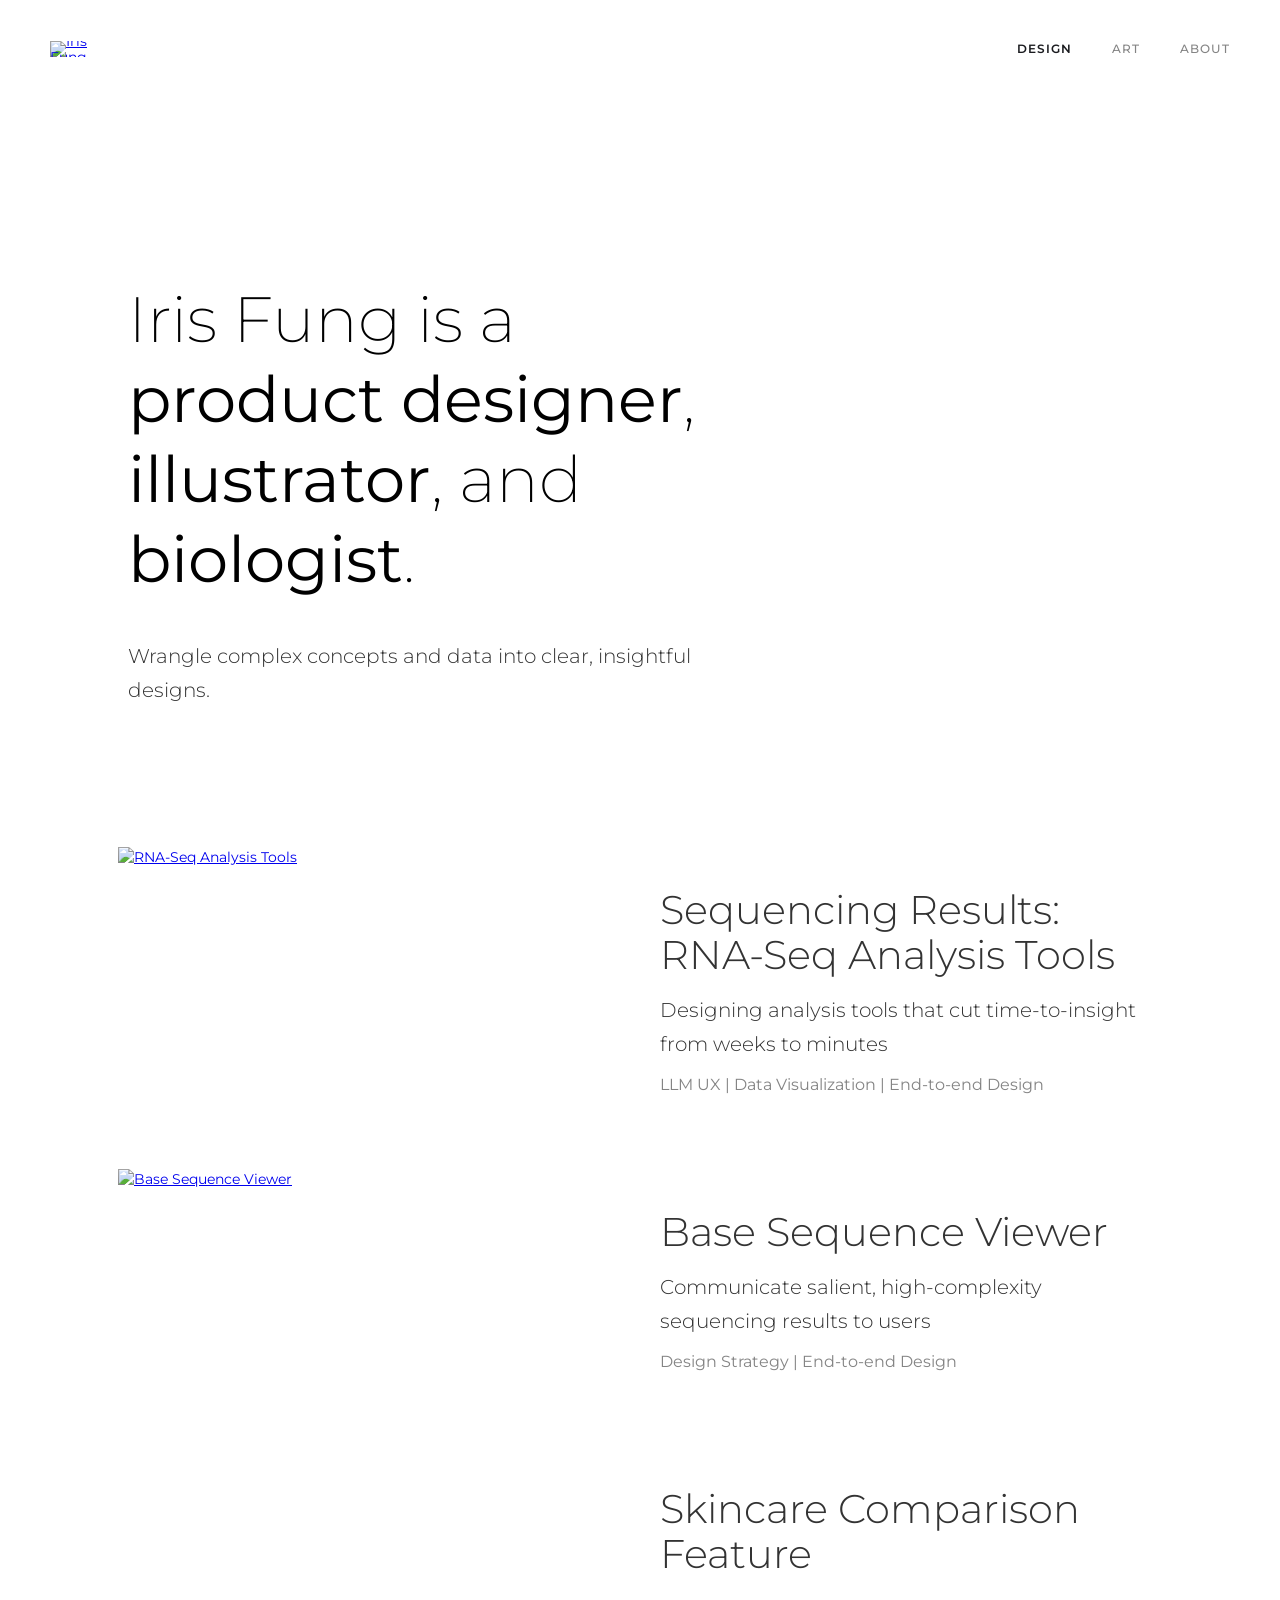
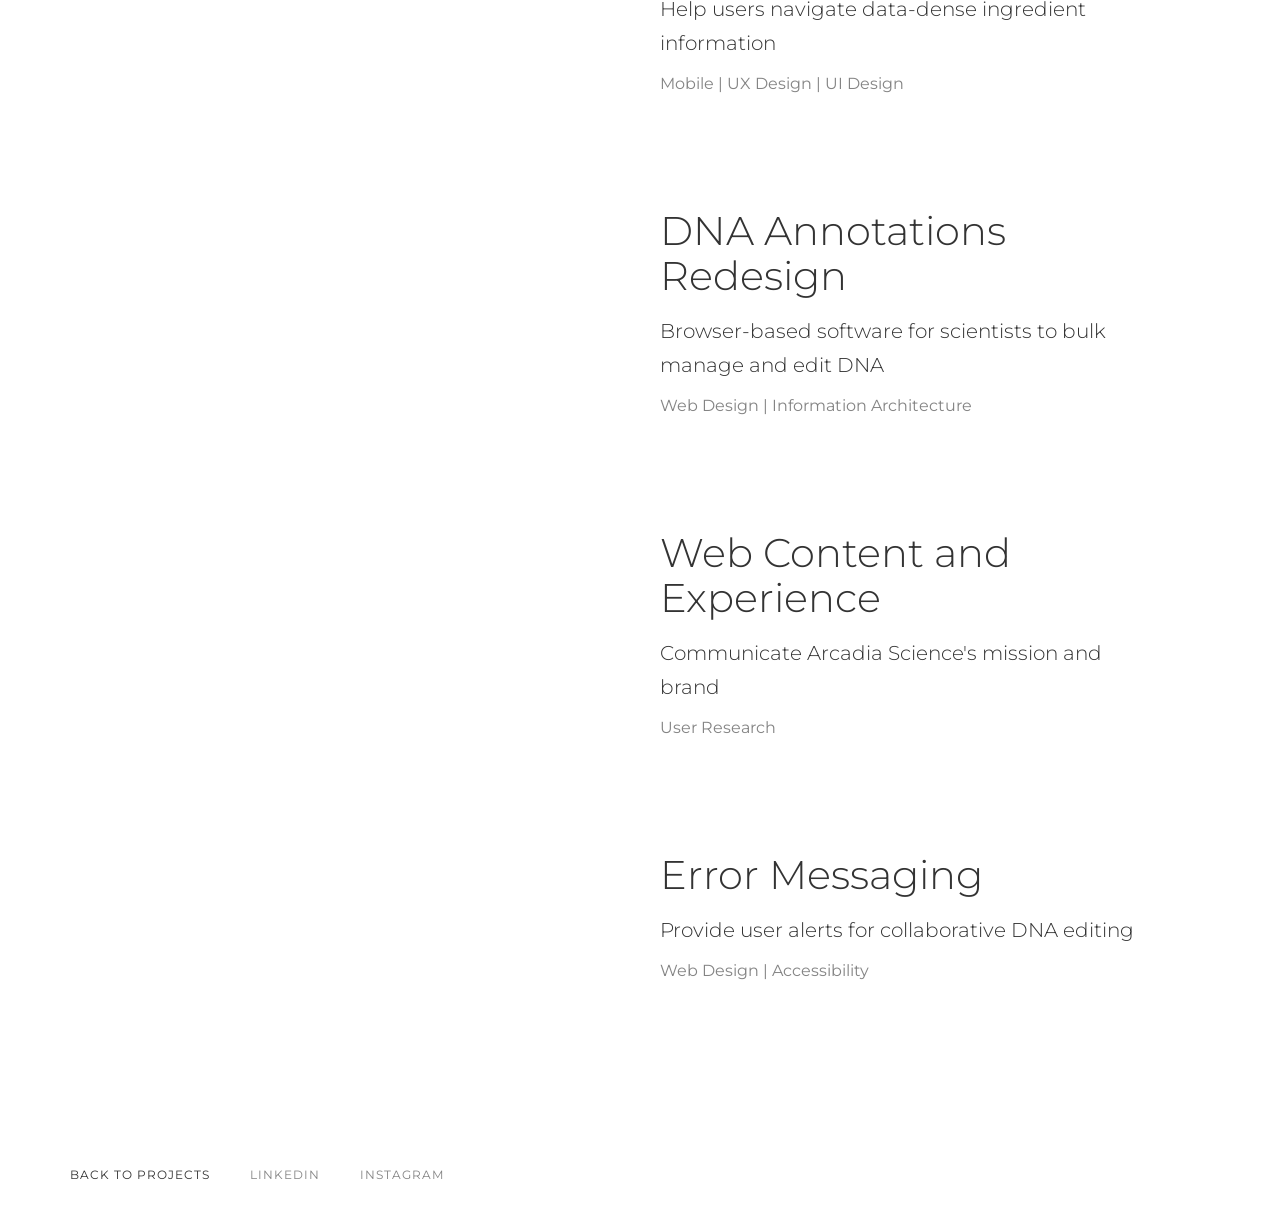
==== commit 31b51579: "Add RNA-Seq and Base Sequence Viewer case studies to home page" ====
--- a/index.html
+++ b/index.html
@@ -61,7 +61,27 @@
       <div class="intro-wrap">
         <div class="grid-4">
 
-          <!-- Project 1: Skincare Comparison -->
+          <!-- Project 1: RNA-Seq Analysis Tools -->
+          <a href="/work/rnaseq/" class="project-img-link">
+            <img src="https://res.cloudinary.com/dlfdkyeum/image/upload/v1787273875/RNAseq_Cover_Image_drqvxm.png" loading="lazy" alt="RNA-Seq Analysis Tools" class="image-54">
+          </a>
+          <div class="work-description">
+            <a href="/work/rnaseq/" class="project-name-link">Sequencing Results:<br>RNA-Seq Analysis Tools</a>
+            <p class="paragraph-bigger">Designing analysis tools that cut time-to-insight from weeks to minutes</p>
+            <p class="paragraph-light">LLM UX | Data Visualization | End-to-end Design</p>
+          </div>
+
+          <!-- Project 2: Base Sequence Viewer -->
+          <a href="/work/base-sequence-viewer/" class="project-img-link">
+            <img src="https://res.cloudinary.com/dlfdkyeum/image/upload/v1787273867/Cover_Image_2_acd13r.png" loading="lazy" alt="Base Sequence Viewer" class="image-55">
+          </a>
+          <div class="work-description">
+            <a href="/work/base-sequence-viewer/" class="project-name-link">Base Sequence Viewer</a>
+            <p class="paragraph-bigger">Communicate salient, high-complexity sequencing results to users</p>
+            <p class="paragraph-light">Design Strategy | End-to-end Design</p>
+          </div>
+
+          <!-- Project 3: Skincare Comparison -->
           <a href="/work/incidecoder/" class="project-img-link">
             <img src="https://res.cloudinary.com/dlfdkyeum/image/upload/v1780420658/INCIDEcode_cover_photo_jsuz6e.png" loading="lazy" alt="" class="image-54">
           </a>
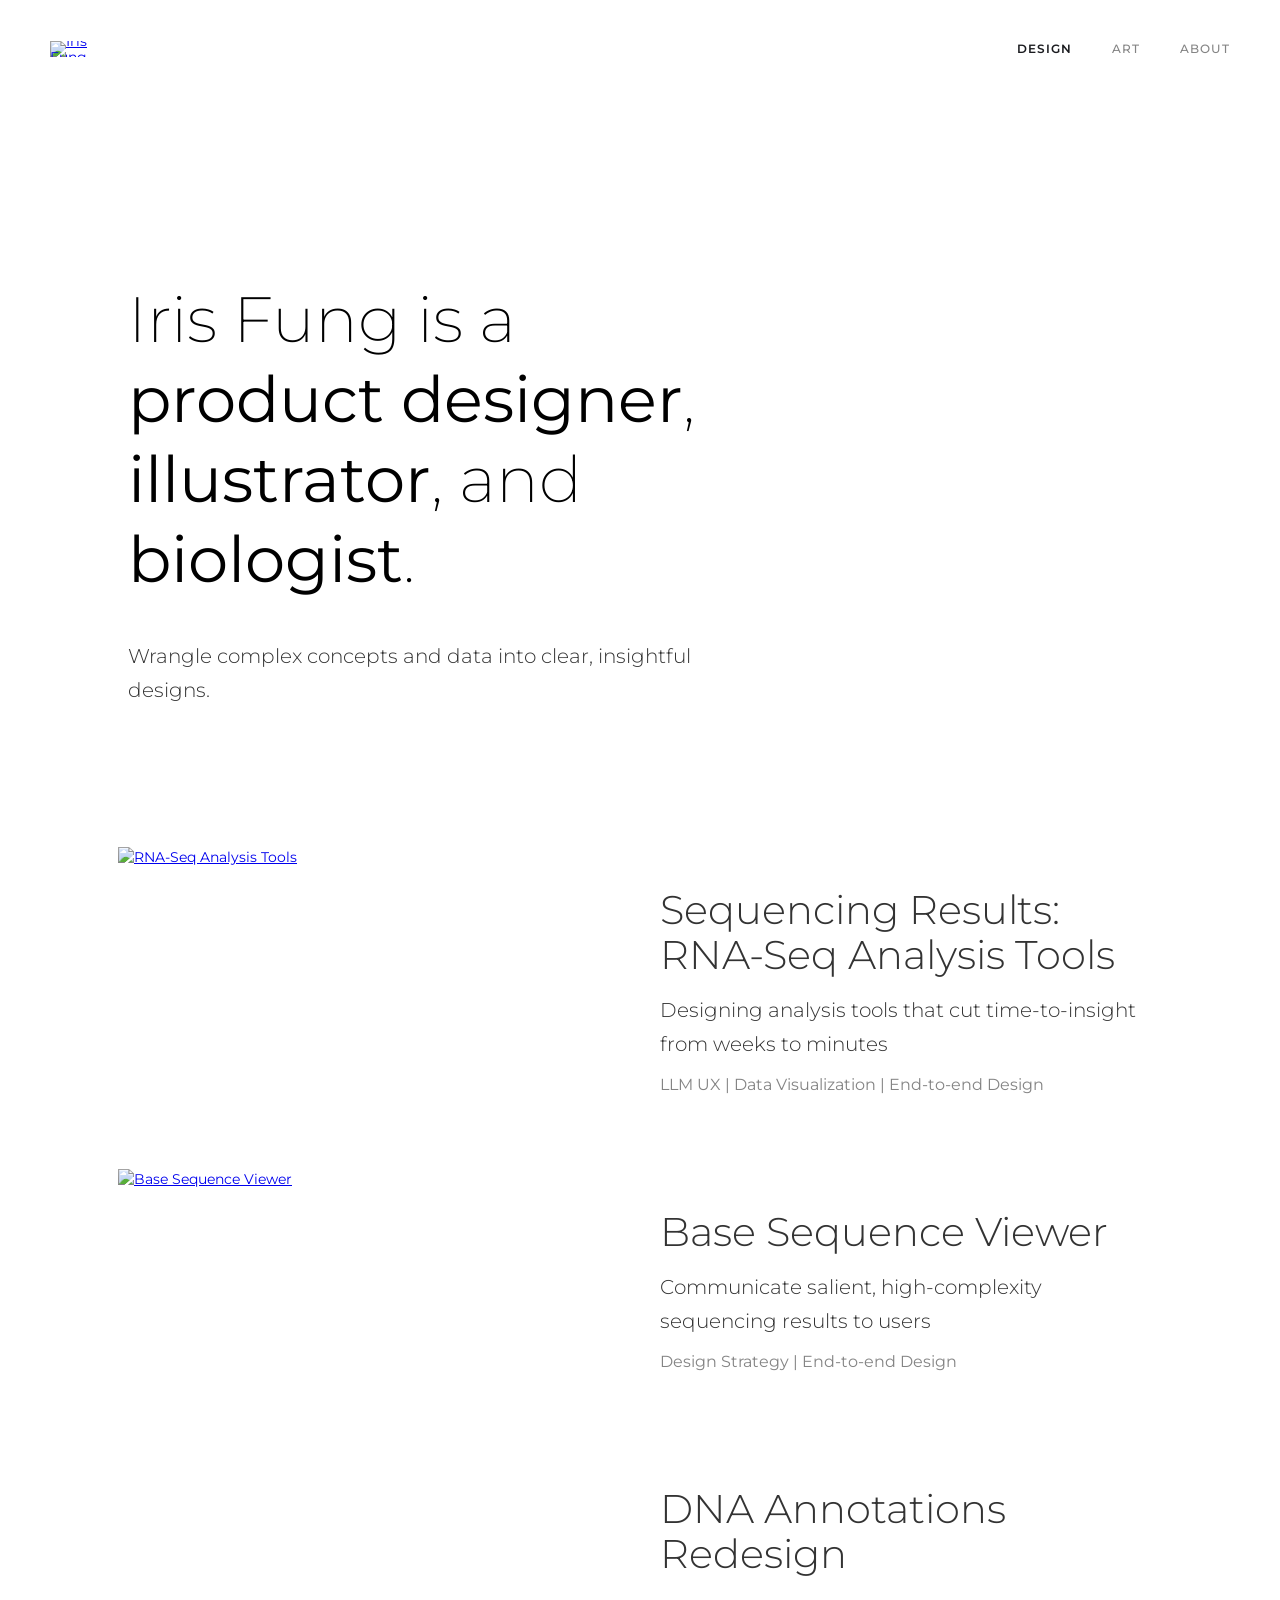
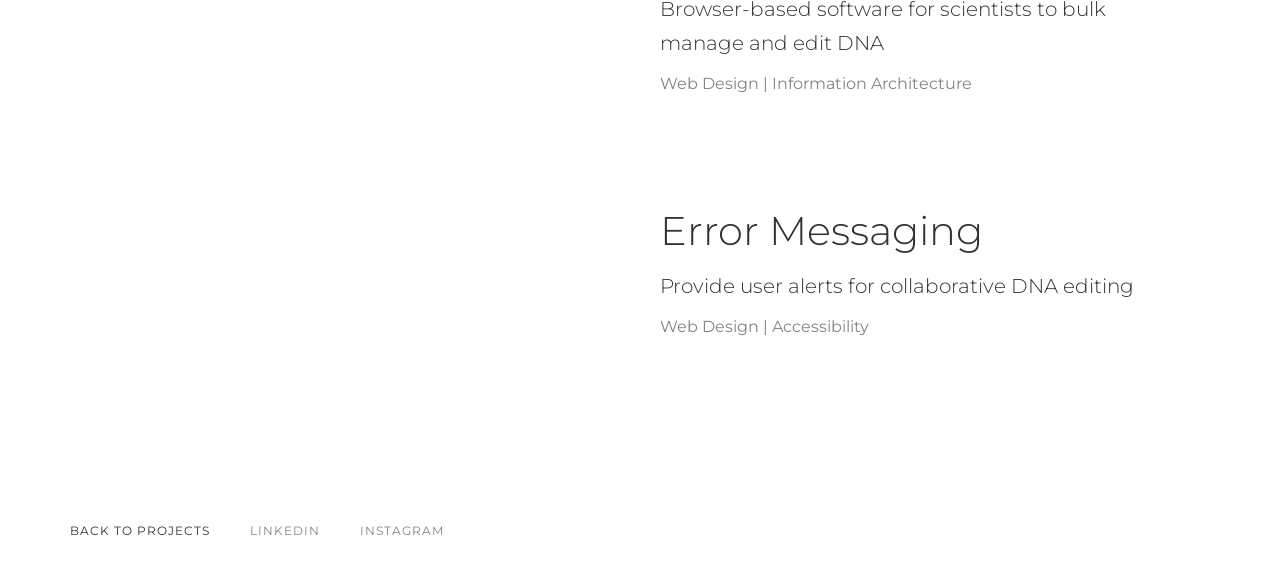
==== commit ad568b32: "Hide incidecoder and Arcadia case studies from portfolio grid" ====
--- a/index.html
+++ b/index.html
@@ -81,7 +81,8 @@
             <p class="paragraph-light">Design Strategy | End-to-end Design</p>
           </div>
 
-          <!-- Project 3: Skincare Comparison -->
+          <!-- HIDDEN: incidecoder - delete this line and the paired end comment tag below to republish, then push live -->
+          <!--
           <a href="/work/incidecoder/" class="project-img-link">
             <img src="https://res.cloudinary.com/dlfdkyeum/image/upload/v1780420658/INCIDEcode_cover_photo_jsuz6e.png" loading="lazy" alt="" class="image-54">
           </a>
@@ -90,6 +91,7 @@
             <p class="paragraph-bigger">Help users navigate data-dense ingredient information</p>
             <p class="paragraph-light">Mobile | UX&nbsp;Design | UI&nbsp;Design</p>
           </div>
+          --> <!-- END HIDDEN: incidecoder -->
 
           <!-- Project 2: DNA Annotations -->
           <a href="/work/dna-annotations-redesign/" class="project-img-link">
@@ -101,7 +103,8 @@
             <p class="paragraph-light">Web Design | Information Architecture</p>
           </div>
 
-          <!-- Project 3: Website Experience -->
+          <!-- HIDDEN: website-experience (Arcadia) - delete this line and the paired end comment tag below to republish, then push live -->
+          <!--
           <a href="/work/website-experience/" class="project-img-link">
             <img src="https://cdn.prod.website-files.com/627ffb1a25b65e31d1f7992f/66da14241d53f4c4eb705ce9_Arcadia%20site%20mockup.png" loading="lazy" alt="" class="image-5">
           </a>
@@ -110,6 +113,7 @@
             <p class="paragraph-bigger">Communicate Arcadia Science's mission and brand</p>
             <p class="paragraph-light">User Research</p>
           </div>
+          --> <!-- END HIDDEN: website-experience -->
 
           <!-- Project 4: Error Messaging -->
           <a href="/work/dna-parts-messaging/" class="project-img-link">
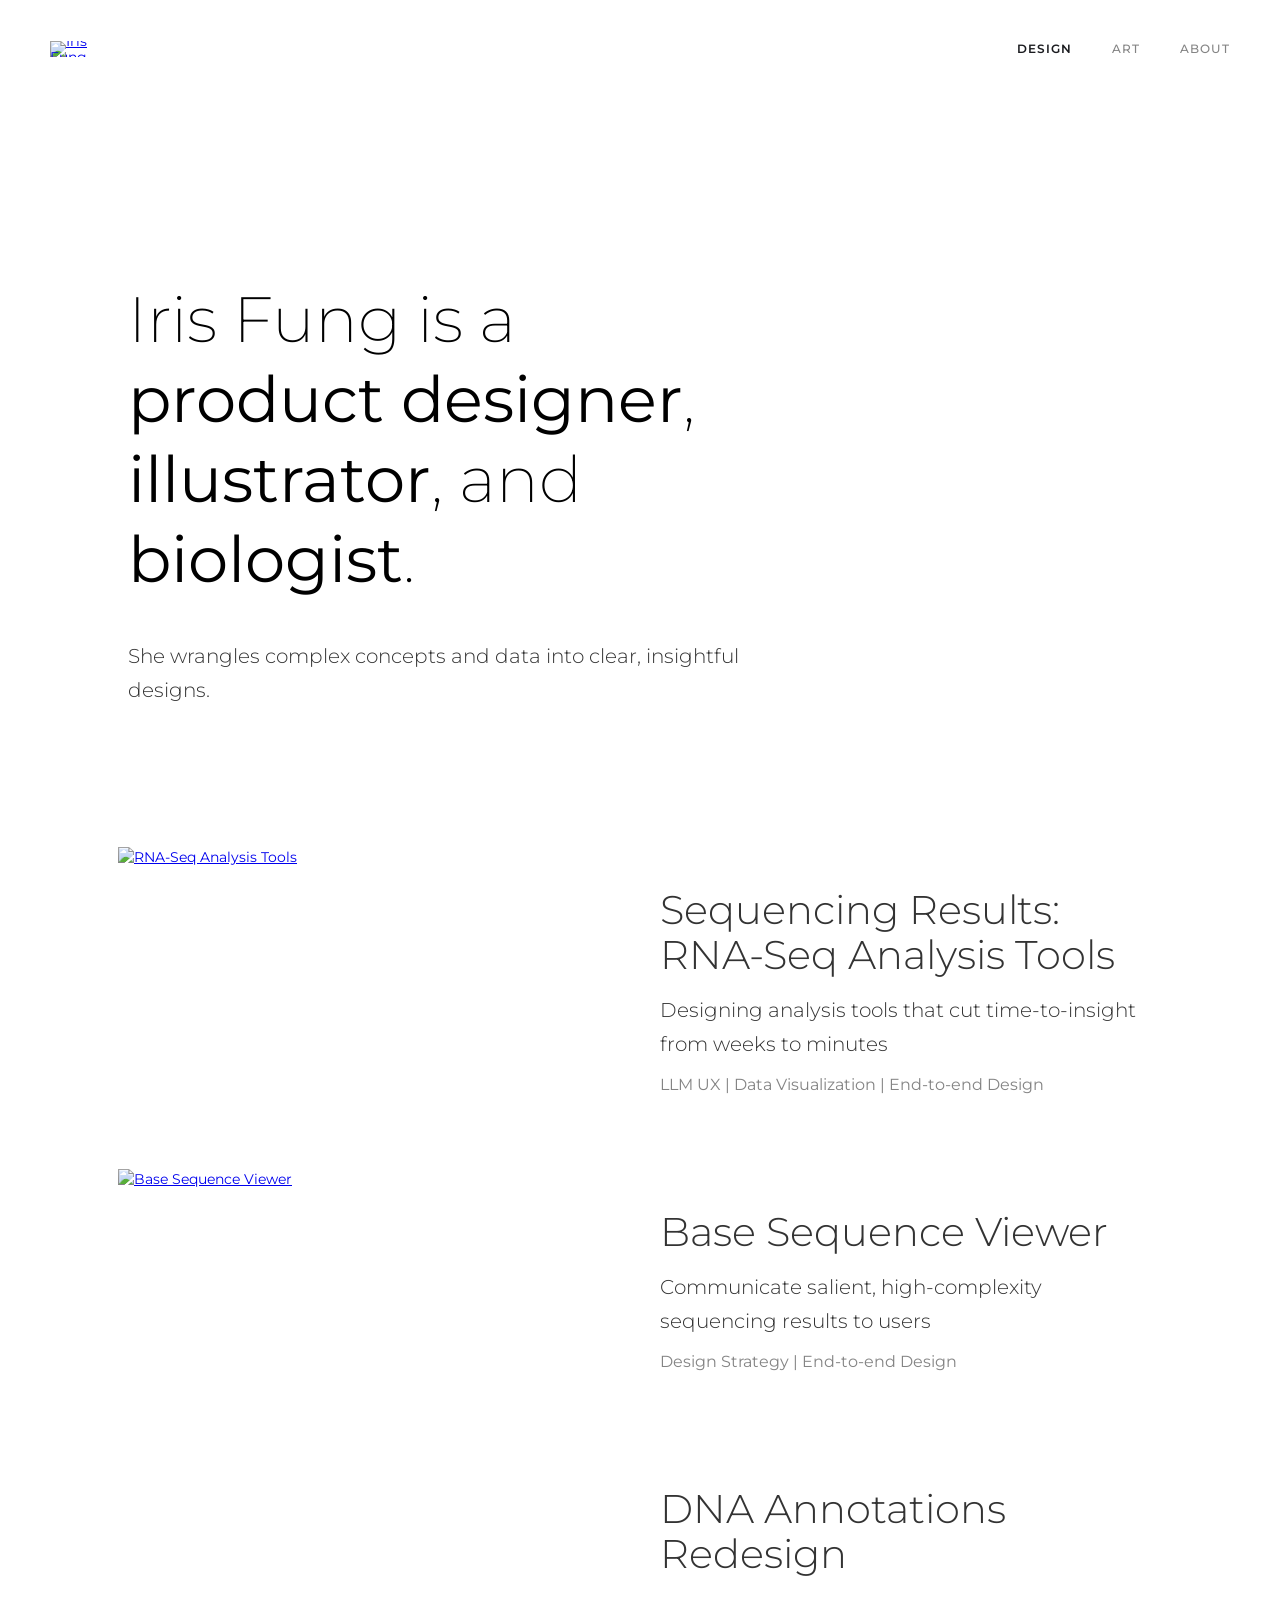
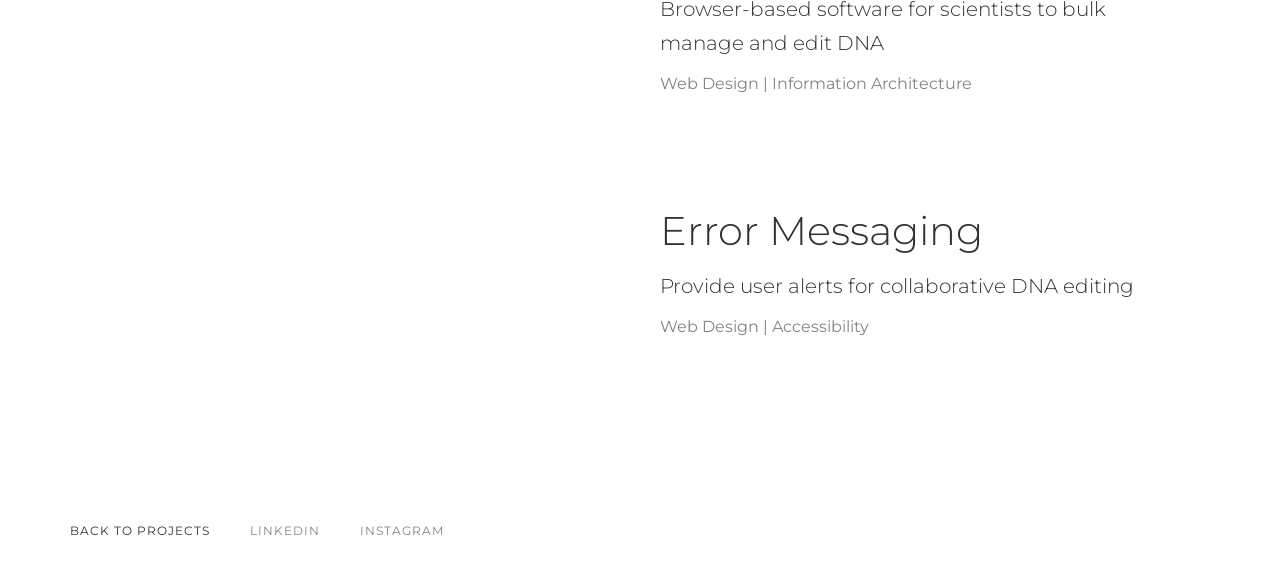
==== commit 6a938167: "Add Google Analytics tracking and update hero text - Add GA4 tracking code (G-RSQGDHT7QB) to all pag" ====
--- a/index.html
+++ b/index.html
@@ -20,6 +20,15 @@
   <link href="https://fonts.googleapis.com/css2?family=Montserrat:wght@100;200;300;400;500;600;700;800;900&display=swap" rel="stylesheet">
 
   <link rel="stylesheet" href="styles.css">
+
+  <!-- Google Analytics -->
+  <script async src="https://www.googletagmanager.com/gtag/js?id=G-RSQGDHT7QB"></script>
+  <script>
+    window.dataLayer = window.dataLayer || [];
+    function gtag(){dataLayer.push(arguments);}
+    gtag('js', new Date());
+    gtag('config', 'G-RSQGDHT7QB');
+  </script>
 </head>
 <body>
 
@@ -47,7 +56,7 @@
         <div class="grid-11">
           <div class="hero-text">
             <h1 class="heading-jumbo">Iris Fung is a <a href="#work-section" class="title-link">product designer</a>, <a href="/work/art/" class="title-link">illustrator</a>, and <a href="https://scholar.google.com/citations?hl=en&amp;user=4lw7eE0AAAAJ" target="_blank" class="title-link">biologist</a>.</h1>
-            <p class="name-text">Wrangle complex concepts and data into clear, insightful designs.</p>
+            <p class="name-text">She wrangles complex concepts and data into clear, insightful designs.</p>
           </div>
           <img src="https://res.cloudinary.com/dlfdkyeum/image/upload/v1780420624/Evolution_animation_d0hpqu.gif" loading="lazy" alt="" class="image-44">
         </div>
